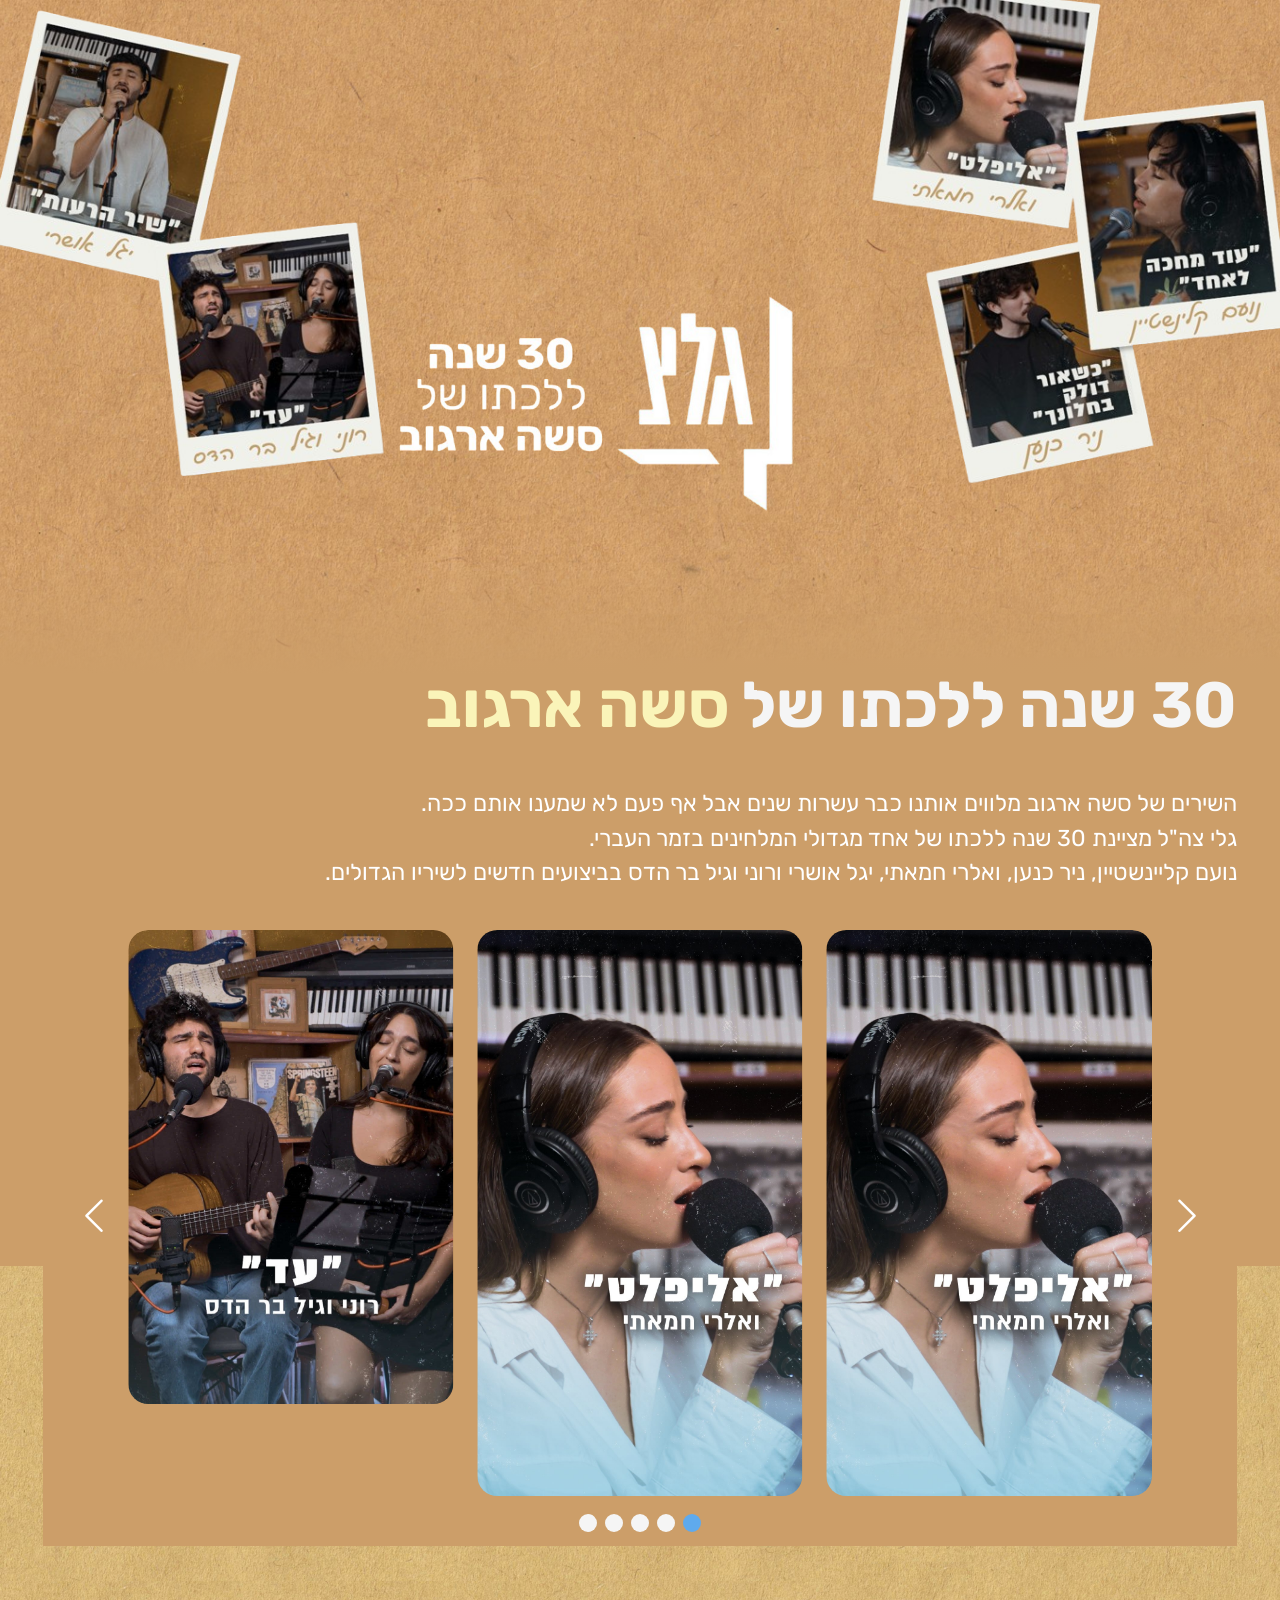
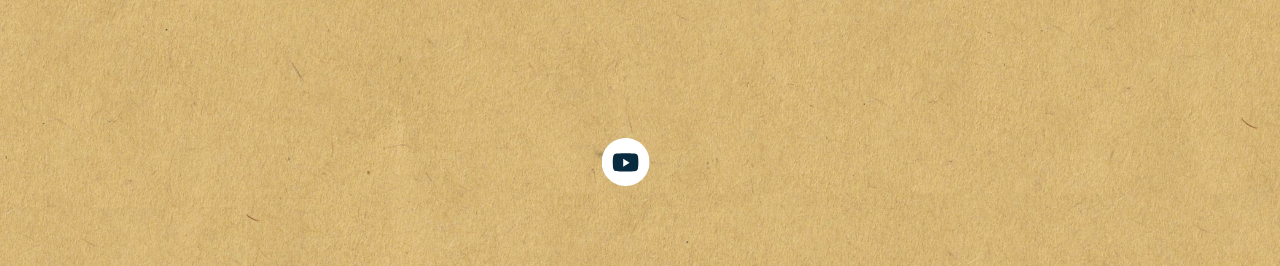
==== bb.html @ 30904d1b "1" ====
<!doctype html>
<html lang="he" dir="rtl">
<head>
<meta charset="utf-8" />
<meta name="viewport" content="width=device-width,initial-scale=1" />
<link rel="preconnect" href="https://fonts.googleapis.com">
<link rel="preconnect" href="https://fonts.gstatic.com" crossorigin>
<link href="https://fonts.googleapis.com/css2?family=Assistant:wght@200..800&family=Rubik:ital,wght@0,300..900;1,300..900&family=Varela+Round&display=swap" rel="stylesheet">
<title>Seven October Songs</title>
<link rel="stylesheet" href="https://cdn.jsdelivr.net/npm/swiper@8/swiper-bundle.min.css" />
<link rel="stylesheet" href="styles2.css" />
<link rel="stylesheet" href="https://cdn.jsdelivr.net/npm/bootstrap-icons@1.11.3/font/bootstrap-icons.min.css">
<style>
body {
  margin: 0;
  padding: 0;
  overflow-x: hidden; /* מונע גלילה מיותרת */
}

    .banner {
    position: relative;
    background-image: url("bg-2.png");
    background-size: cover;
    background-repeat: no-repeat;
    overflow: hidden;
    min-height: 900px;
}

    .banner .big-logo {
        position: absolute;
        top: 212px;
        left: 50%;
        transform: translateX(-50%);
        padding-right: 80px;
    }

        .banner .big-logo img {
            height: 406px;
        }

    .banner .left-side {
        position: absolute;
        left: 0;
        width: 735px;
        height: 900px;
        background-image: url("רוני_וגיל_בר_הדס-removebg-preview.png");
        background-size: contain;
        background-repeat: no-repeat;
    }

    .banner .right-side {
        position: absolute;
        right: 0;
        width: 764px;
        height: 900px;
        background-image: url("trytyry1.png");
        background-size: contain;
        background-repeat: no-repeat;

    }

    .banner .gradient {
        position: absolute;
        bottom: 0;
        height: 250px;
        width: 100%;
        background: linear-gradient(180deg, rgba(9, 43, 63, 0) 0%, #cc9e69 100%);
    }

.full-width-container {
    position: relative;
    background-position: bottom center;
    background-repeat: no-repeat;
    background-size: contain;
    background-color: #cc9e69;
}

.content-container {
    max-width: 1280px;
    margin: 0 auto;
    padding-bottom: 180px;
}

.about-project {
    margin-bottom: 140px;
}

    .about-project .title {
        font-size: 64px;
        font-family: "Rubik", sans-serif;
        font-weight: bold;
        line-height: 60.67px;
        margin-bottom: 16px;
        color: whitesmoke;
    }

        .about-project .title .highlight {
            color: #FAF4B9;
        }

    .about-project .description {
        max-width: 950px;
        font-size: 23px;
        line-height: 1.5;
        font-family: "Rubik", sans-serif;
        color: white;
        white-space: pre-line;
    }

.producers {
    margin: 0 auto;
    max-width: 815px;
    text-align: center;
    font-size: 16px;
    font-weight: 400;
    line-height: 1.75;
}

    .producers .item {
        margin-left: 16px;
        display: inline-block;
    }

        .producers .item:last-child {
            margin-left: 0;
        }

        .producers .item .title {
            margin-left: 4px;
        }

            .producers .item .title:last-child {
                margin-left: 0;
            }

    .producers .value {
        font-weight: bold;
    }

@media (min-width: 1367px) and (max-width: 1700px) {
    .banner .left-side {
        width: 500px;
    }

    .banner .right-side {
        width: 550px;
    }
}

@media (min-width: 1025px) and (max-width: 1366px) {
    .banner {
        min-height: 675px;
    }

        .banner .big-logo {
            top: 244px;
        }

            .banner .big-logo img {
                height: 304px;
            }

        .banner .left-side {
            width: 443px;
            height: 675px;
        }

        .banner .right-side {
            width: 450px;
            height: 627px;
        }

        .banner .gradient {
            height: 120px;
        }

    .full-width-container {
        background-image: url("עיצוב ללא שם (4).png");
    }

    .content-container {
        max-width: 100%;
        margin: 0 auto;
        padding: 0 43px 180px 43px;
    }
}

@media (min-width: 768px) and (max-width: 1024px) {
    .banner {
        min-height: 443px;
    }

        .banner .big-logo {
            top: 100%;
        }

            .banner .big-logo img {
                height: 140px;
            }

        .banner .left-side {
            width: 304px;
            height: 443px;
            background-image: url("https://i.imgur.com/s2mxU86.png");
        }

        .banner .right-side {
            top: 95px;
            width: 180px;
            height: 350px;
            background-image: url("https://i.imgur.com/uZvaoI2.jpeg");
        }

        .banner .gradient {
            height: 0;
        }

    .full-width-container {
        background-image: url("");
    }

    .content-container {
        max-width: 100%;
        padding-bottom: 290px;
    }

    .about-project {
        margin-bottom: 80px;
        padding: 0 30px;
    }

        .about-project .title {
            font-size: 40px;
            line-height: 40px;
            margin-bottom: 8px;
        }

            .about-project .title .highlight {
                color: #FAF4B9;
            }

        .about-project .description {
            max-width: 100%;
            font-size: 20px;
            line-height: 30px;
        }

    .producers {
        max-width: 100%;
        text-align: right;
        padding: 0 30px;
    }
}

@media screen and (max-width: 850px) {
    .banner {
        background-image: url("bg-2.png");
        background-size: cover;
        min-height: 725px;
    }

        .banner .big-logo {
            top: 310px;
        }

            .banner .big-logo img {
                height: 100%; width: 100%; object-fit: contain;
            }

        .banner .left-side {
            height: 100%;
            background-image: url("טאב_שמאל_טלפון-removebg-preview.png");
            padding-top: 50px;
        }

        .banner .right-side {
            top: 254px;

            background-image: url("טאב_ימין_טלפון-removebg-preview.png");
        }

        .banner .gradient {
            height: 180px;
        }

    .full-width-container {
        background-image: url("");
    }

    .content-container {
        max-width: 100%;
    }

    .about-project {
        margin-bottom: 80px;
        padding: 0 30px;
    }

        .about-project .title {
            font-size: 35px;
            font-weight: bold;
            line-height: 40px;
            margin-bottom: 8px;
        }

        .about-project .description {
            max-width: 100%;
        }

    .producers {
        max-width: 100%;
        text-align: right;
        padding: 0 30px;
    }
}

.page {
    position: relative;
    min-height: 100vh;
}


.slider-wrapper {
  max-width: 1200px;
  margin: 0 auto;
}


.swiper-button-next {
  right: 0px;
  color: white;
  font-size: 40px;
}

.swiper-button-prev {
  left: 0px;
  color: white;
  font-size: 40px;
}

.floating-icons {
  bottom: 30px;
  left: 50%;
    transform: translateX(-50%);

  display: flex;
  gap: 20px;
  position: absolute;
}

.icon-circle {
  width: 60px;
  height: 60px;
  background: white;
  border-radius: 50%;
  
  display: flex;
  align-items: center;
  justify-content: center;

  font-size: 24px;
  color: black;

  box-shadow: 0 4px 12px rgba(0,0,0,0.2);
  cursor: pointer;
}

.icon-circle:hover {
  transform: scale(1.1);
}

.icon-circle:active {
  transform: scale(0.95);
}

@media screen and (max-width: 1024px) {
  .banner {
    min-height: 620px;
  }

  .banner .big-logo {
    width: min(320px, 55vw);
    top: 40%;
  }

  .banner .left-side {
    width: 55vw;
  }

  .banner .right-side {
    width: 50vw;
    margin-top: 57px;
  }

  .banner .gradient {
    height: 120px;
  }
}



</style>
</head>

<body>

<!-- באנר -->
<div class="banner">
    <div class="left-side"></div>

    <div class="big-logo">
        <img src="עיצוב_ללא_שם__8_-removebg-preview.png" alt="img-logo"  draggable="false">
    </div>

    <div class="right-side"></div>
    <div class="gradient"></div>
</div>

<!-- תוכן -->
<div class="full-width-container">
<div class="content-container">

    <!-- על הפרויקט -->
    <div class="about-project">
        <h1 class="title" style="margin-top: 0px;">
           30 שנה ללכתו של<span class="highlight"> סשה ארגוב</span> 
        </h1>

        <div class="description">
           השירים של סשה ארגוב מלווים אותנו כבר עשרות שנים אבל אף פעם לא שמענו אותם ככה. 
גלי צה"ל מציינת 30 שנה ללכתו של אחד מגדולי המלחינים בזמר העברי.
 נועם קליינשטיין, ניר כנען, ואלרי חמאתי, יגל אושרי ורוני וגיל בר הדס בביצועים חדשים לשיריו הגדולים.
        </div>

        <section class="songs-slider" style="background-color: #cc9e69;">
        <div class="card__container swiper">
          <div class="card__content">
            <div class="swiper-wrapper">
              <article class="card__article swiper-slide">
                <div class="card__image">
                  <img src="אליפלט.jpg" alt="image" class="card__img">
                </div>
              </article>

              <article class="card__article swiper-slide">
                <div class="card__image">
                  <img src="עד - Copy1.jpg" alt="image" class="card__img">
                </div>
              </article>

              <article class="card__article swiper-slide">
                <div class="card__image">
                  <img src="כשאור דולק בחלונך.jpg" alt="image" class="card__img">
                </div>
              </article>

              <article class="card__article swiper-slide">
                <div class="card__image">
                  <img src="אליפלט.jpg" alt="image" class="card__img">
                </div>
              </article>

              <article class="card__article swiper-slide">
                <div class="card__image">
                  <img src="אליפלט.jpg" alt="image" class="card__img">
                </div>
              </article>
            </div>
          </div>

          <div class="swiper-button-next">
            <i class="bi bi-chevron-right"></i>
          </div>

          <div class="swiper-button-prev">
            <i class="bi bi-chevron-left"></i>
          </div>

          <div class="swiper-pagination"></div>
        </div>
      </section>

      <a href="https://www.youtube.com/watch?v=f-frZ5XF-IU&list=PLx4jClAH_07x9CG4a37tyAuV74QBVMS9K" target="_blank">
        <img src="youtube.svg" alt="youtube" class="floating-icons" style="bottom: 80px; left: 50%; transform: translateX(-80%);"> 
      </a>

    </div>

    

    </div>
  </div>

  

<script src="https://cdn.jsdelivr.net/npm/swiper@8/swiper-bundle.min.js"></script>
  <script>
  let swiperCards = new Swiper(".card__content", {
  loop: true,
  loopAdditionalSlides: 5,
  spaceBetween: 24,
  grabCursor: true,
  slidesPerView: 1.15,
  centeredSlides: true,
  autoplay: {
    delay: 3000,
    disableOnInteraction: false,
    pauseOnMouseEnter: true,
  },

  pagination: {
    el: ".swiper-pagination",
    clickable: true,
    dynamicBullets: false,
  },

  navigation: {
    nextEl: ".swiper-button-next",
    prevEl: ".swiper-button-prev",
  },

  breakpoints: {
    600: {
      slidesPerView: 2,
    },
    768: {
      slidesPerView: 1,
    },
    968: {
      slidesPerView: 3,
    },
  },
});
</script>

</div>
</div>


</body>
</html>
---- styles2.css ----
/*=============== GOOGLE FONTS ===============*/
@import url("https://fonts.googleapis.com/css2?family=Bai+Jamjuree:wght@400;500;600&display=swap");

/*=============== VARIABLES CSS ===============*/

a {
  text-decoration: none;
}

img {
  display: block;
  max-width: 100%;
  height: auto;
}

/*=============== CARD ===============*/
.container {
  display: flex;
  justify-content: center;
}

.card__container {
  padding-block: 2.5rem;
  /* overflow: hidden; */
  margin-bottom: 50px;
  padding-bottom: 50px;
}

.card__content {
  margin-inline: 1.75rem;
  border-radius: 1.25rem;
  overflow: hidden;
}

.card__article {
  border-radius: 20px;
  overflow: hidden; /* 🔥 חשוב */
      width: 80%; /* במקום 80% */

}

.card__image {
  position: relative;
  background-color: var(--first-color-light);
  margin-bottom: -.75rem;
overflow: hidden; 
}

.card__image:hover .card__img {
transform: scale(1.1);
}

.card__img {
  height: max-content;
    border-radius: 0px; /* או 0 אם אתה רוצה ללא מסגרת */
  margin: 0 auto;
  position: relative;
  z-index: 5;
  transition: transform 0.4s ease;

}

.card__shadow {
  width: 200px;
  height: 200px;
  background-color: var(--first-color-alt);
  border-radius: 10px;
  position: absolute;
  top: 3.75rem;
  left: 0;
  right: 0;
  margin-inline: auto;
  filter: blur(45px);
}

.card__name {
  font-size: var(--h2-font-size);
  color: var(--second-color);
  margin-bottom: .75rem;
}

.card__description {
  font-weight: 500;
  margin-bottom: 1.75rem;
}

.card__button {
  display: inline-block;
  background-color: var(--first-color);
  padding: .75rem 1.5rem;
  border-radius: .25rem;
  color: var(--dark-color);
  font-weight: 600;
}

/* Swiper class */
.swiper-button-prev:after,
.swiper-button-next:after {
  content: "";
}



/* חיצים לא יעברו padding מוגזם */
.swiper-button-prev, .swiper-button-next {
    padding: 0;
}

.swiper-pagination-bullet {
  background-color: whitesmoke;
  opacity: 1;
  width: 18px;
  height: 18px;
  transition: 0.3s;
}

.swiper-pagination-bullet-active {
  background-color: #5FAAED;
    transform: scale(1.4);

}

.swiper-pagination-bullet,
.swiper-pagination-bullet-active {
  transform: none !important;
  transition: none !important;
}


/*=============== BREAKPOINTS ===============*/
/* For small devices */
@media screen and (max-width: 320px) {
  .card__data {
    padding: 1rem;
  }
}

/* For medium devices */
@media screen and (min-width: 768px) {
  .card__content {
    margin-inline: 3rem;
  }

}

/* For large devices */
@media screen and (min-width: 1120px) {
  .card__container {
    max-width: 1120px;
  }

  .swiper-button-prev {
    left: -1rem;
  }
  .swiper-button-next {
    right: -1rem;
  }
}

.song-container {
  display: flex;
  gap: 30px;
}

/* 📱 מובייל */
@media screen and (max-width: 768px) {
  .song-container {
    flex-direction: column; /* הכל אחד מתחת לשני */
  }

  .song-info {
    order: -1; /* 🔥 מעביר למעלה */
    padding-left: 0 !important;
  }

  .song-img {
    display: none; /* כבר עשית, טוב */
  }

  .song-lyrics {
    order: 2;
  }
}

@media screen and (max-width: 768px) {
  .card__content {
    margin-inline: 0; /* מבטל רווחים מהצדדים */
  }

  .card__img {
    width: 100%;
    height: auto;
  }

  .swiper {
    width: 100%;
  }

  .card__article {
    width: 80%; /* 🔥 גורם לכרטיס להיות גדול */
  }
}


@media screen and (max-width: 768px) {
  .swiper-pagination {
    display: none;
  }
}

@media screen and (max-width: 768px) {
  .card__content {
    overflow: visible; /* 🔥 מאפשר לראות את ההצצה */
  }

  .swiper-slide {
    transition: transform 0.3s;
  }

  .swiper-slide-active {
    transform: scale(1.05); /* 🔥 כרטיס מרכזי טיפה גדול */
  }
}

@media screen and (max-width: 768px) {

  .swiper {
    direction: rtl; /* 🔥 זה הקסם */
  }

  .card__content {
    margin-inline: 0;
    overflow: visible; /* כדי לראות הצצה */
  }

  .swiper-slide {
    width: auto;
  }

  .card__container {
    padding-block: 2.5rem;
    overflow: hidden;
    margin-bottom: 50px;
    padding-bottom: 50px;
}
}
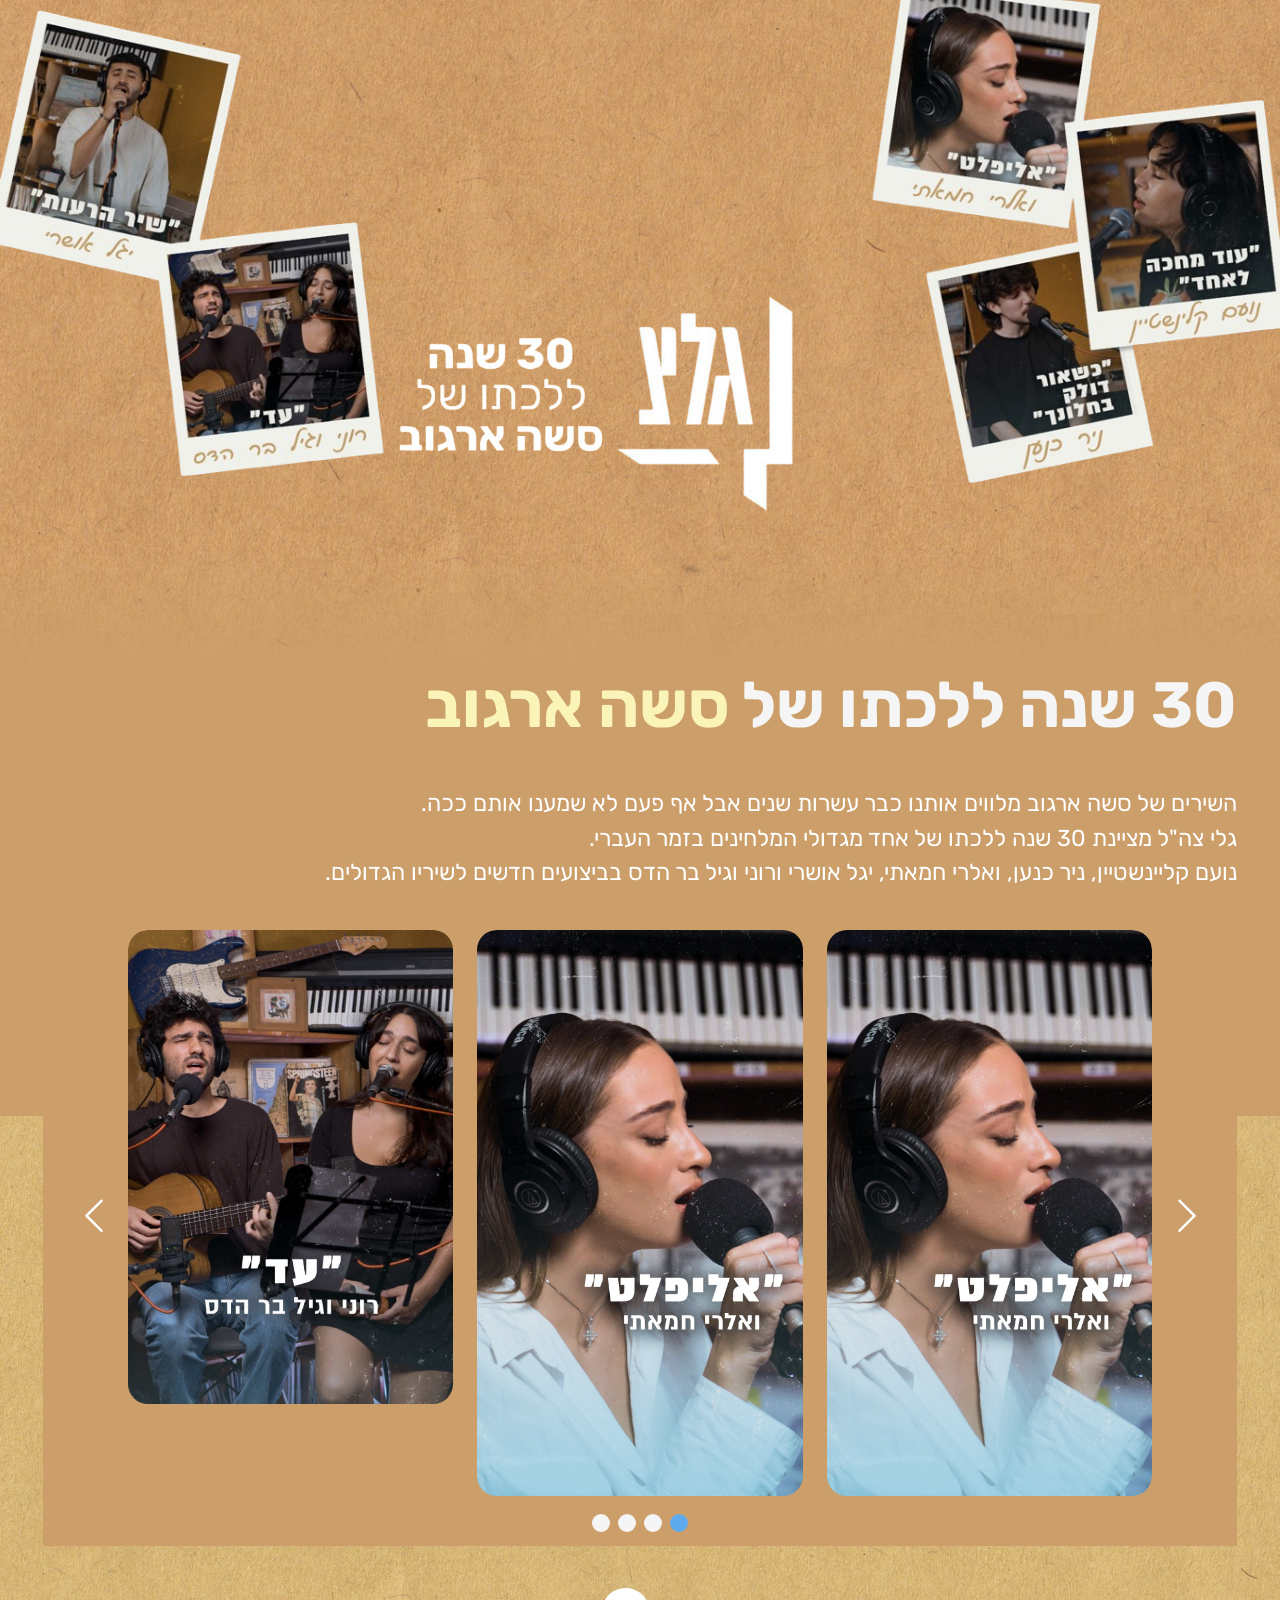
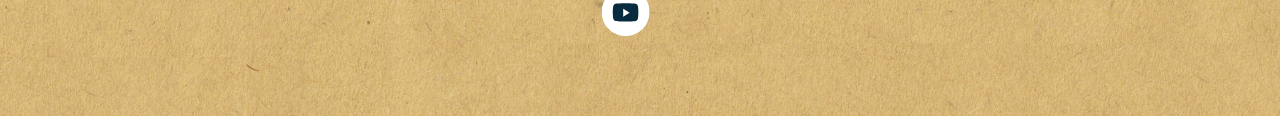
==== commit d77af5eb: "22" ====
--- a/bb.html
+++ b/bb.html
@@ -137,6 +137,11 @@
         font-weight: bold;
     }
 
+    .songs-slider {
+  margin-bottom: 0;
+  padding-bottom: 0;
+}
+
 @media (min-width: 1367px) and (max-width: 1700px) {
     .banner .left-side {
         width: 500px;
@@ -181,7 +186,7 @@
     .content-container {
         max-width: 100%;
         margin: 0 auto;
-        padding: 0 43px 180px 43px;
+        padding: 0 43px 30px 43px;
     }
 }
 
@@ -312,6 +317,16 @@
         text-align: right;
         padding: 0 30px;
     }
+
+    
+  .banner .left-side {
+    width: 80vw;
+  }
+
+  .banner .right-side {
+    width: 70vw;
+    margin-top: 10px;
+  }
 }
 
 .page {
@@ -454,9 +469,9 @@
                 </div>
               </article>
 
-              <article class="card__article swiper-slide">
+              <article class="card__article">
                 <div class="card__image">
-                  <img src="אליפלט.jpg" alt="image" class="card__img">
+                  <img src="אליפלט 1.jpg" alt="image" class="card__img">
                 </div>
               </article>
 
--- a/styles2.css
+++ b/styles2.css
@@ -141,6 +141,8 @@
     margin-inline: 3rem;
   }
 
+
+
 }
 
 /* For large devices */
@@ -180,6 +182,11 @@
   .song-lyrics {
     order: 2;
   }
+
+    .swiper-button-next,
+  .swiper-button-prev {
+    display: none !important;
+  }
 }
 
 @media screen and (max-width: 768px) {
@@ -217,8 +224,9 @@
     transition: transform 0.3s;
   }
 
-  .swiper-slide-active {
-    transform: scale(1.05); /* 🔥 כרטיס מרכזי טיפה גדול */
+    .swiper-button-next,
+  .swiper-button-prev {
+    display: none !important;
   }
 }
 
@@ -245,3 +253,27 @@
 }
 }
 
+@media screen and (max-width: 768px) {
+  .banner {
+    display: flex;
+    justify-content: space-between;
+    align-items: center;
+    position: relative;
+    min-height: 500px;
+  }
+
+  .banner .big-logo {
+    position: absolute;
+    top: 50%;
+    left: 50%;
+    transform: translate(-50%, -50%);
+    width: 60%;
+    padding: 0;
+    z-index: 10;
+  }
+
+  .banner .big-logo img {
+    width: 100%;
+    height: auto;
+  }
+}
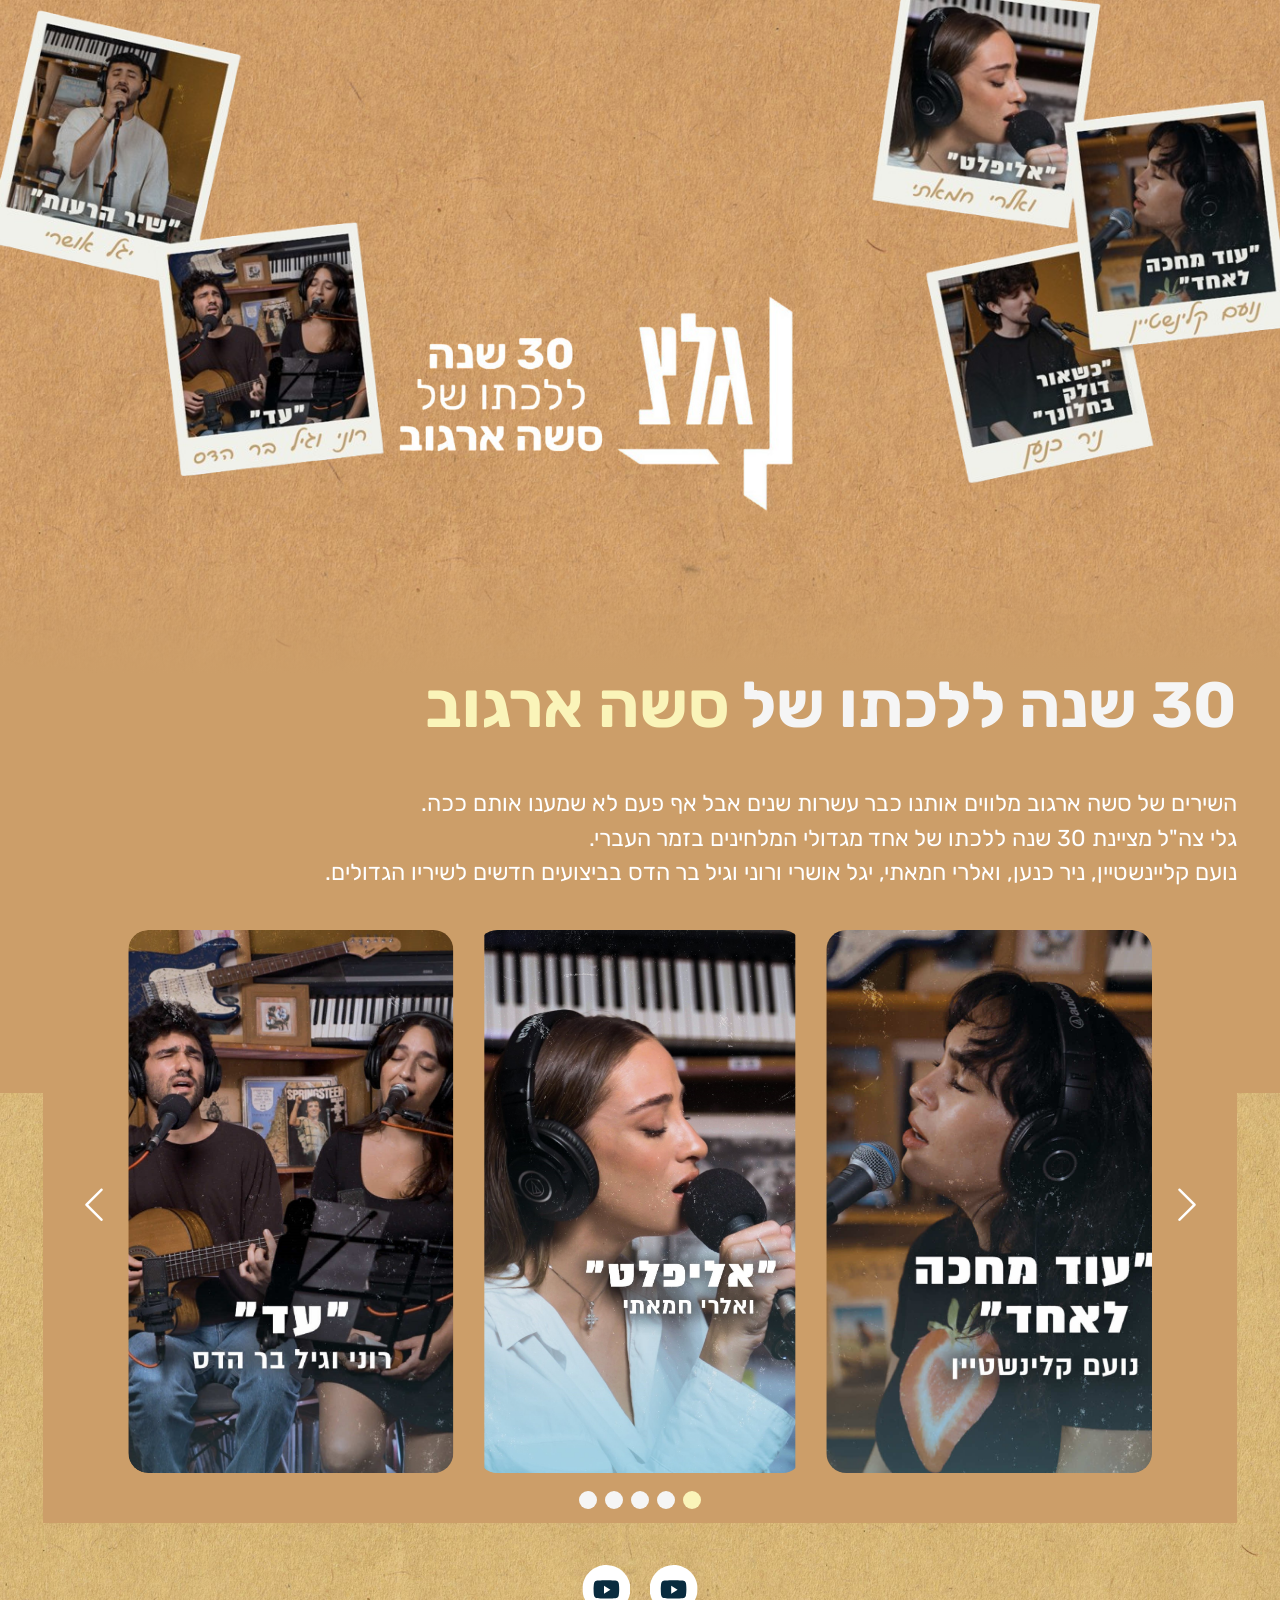
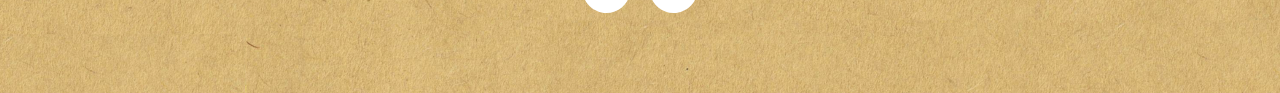
==== commit c124a78e: "55" ====
--- a/bb.html
+++ b/bb.html
@@ -78,7 +78,7 @@
 .content-container {
     max-width: 1280px;
     margin: 0 auto;
-    padding-bottom: 180px;
+    padding-bottom: 30px;
 }
 
 .about-project {
@@ -395,16 +395,17 @@
 
   .banner .big-logo {
     width: min(320px, 55vw);
+    height: 100%;
     top: 40%;
   }
 
   .banner .left-side {
-    width: 55vw;
+    width: 70vw;
   }
 
   .banner .right-side {
-    width: 50vw;
-    margin-top: 57px;
+    width: 70vw;
+    margin-top: 10px;
   }
 
   .banner .gradient {
@@ -451,9 +452,10 @@
         <div class="card__container swiper">
           <div class="card__content">
             <div class="swiper-wrapper">
-              <article class="card__article swiper-slide">
+
+                <article class="card__article swiper-slide">
                 <div class="card__image">
-                  <img src="אליפלט.jpg" alt="image" class="card__img">
+                  <img src="אליפלט 1.jpg" alt="image" class="card__img">
                 </div>
               </article>
 
@@ -469,15 +471,15 @@
                 </div>
               </article>
 
-              <article class="card__article">
+              <article class="card__article swiper-slide">
                 <div class="card__image">
-                  <img src="אליפלט 1.jpg" alt="image" class="card__img">
+                  <img src="שיר הרעות.jpg" alt="image" class="card__img">
                 </div>
               </article>
 
               <article class="card__article swiper-slide">
                 <div class="card__image">
-                  <img src="אליפלט.jpg" alt="image" class="card__img">
+                  <img src="עוד מחכה לאחד.jpg" alt="image" class="card__img">
                 </div>
               </article>
             </div>
@@ -496,7 +498,11 @@
       </section>
 
       <a href="https://www.youtube.com/watch?v=f-frZ5XF-IU&list=PLx4jClAH_07x9CG4a37tyAuV74QBVMS9K" target="_blank">
-        <img src="youtube.svg" alt="youtube" class="floating-icons" style="bottom: 80px; left: 50%; transform: translateX(-80%);"> 
+        <img src="youtube.svg" alt="youtube" class="floating-icons" style="bottom: 80px; left: 50%; transform: translateX(-120%);"> 
+      </a>
+
+      <a href="https://www.youtube.com/watch?v=f-frZ5XF-IU&list=PLx4jClAH_07x9CG4a37tyAuV74QBVMS9K" target="_blank">
+        <img src="youtube.svg" alt="youtube" class="floating-icons" style="bottom: 80px; left: 50%; transform: translateX(20%);"> 
       </a>
 
     </div>
--- a/styles2.css
+++ b/styles2.css
@@ -35,7 +35,7 @@
 .card__article {
   border-radius: 20px;
   overflow: hidden; /* 🔥 חשוב */
-      width: 80%; /* במקום 80% */
+  width: auto;
 
 }
 
@@ -57,6 +57,8 @@
   position: relative;
   z-index: 5;
   transition: transform 0.4s ease;
+  height: 555px;
+  object-fit: cover;
 
 }
 
@@ -115,7 +117,7 @@
 }
 
 .swiper-pagination-bullet-active {
-  background-color: #5FAAED;
+  background-color: #FAF4B9;
     transform: scale(1.4);
 
 }
@@ -195,9 +197,22 @@
   }
 
   .card__img {
-    width: 100%;
-    height: auto;
-  }
+    border-radius: 0px; /* או 0 אם אתה רוצה ללא מסגרת */
+  margin: 0 auto;
+  position: relative;
+  z-index: 5;
+  transition: transform 0.4s ease;
+  width: 100%;
+  height: 555px;
+  object-fit: cover;
+  }
+
+  .card__article {
+  border-radius: 20px;
+  overflow: hidden; /* 🔥 חשוב */
+  width: auto;
+
+}
 
   .swiper {
     width: 100%;
@@ -261,6 +276,7 @@
     position: relative;
     min-height: 500px;
   }
+
 
   .banner .big-logo {
     position: absolute;
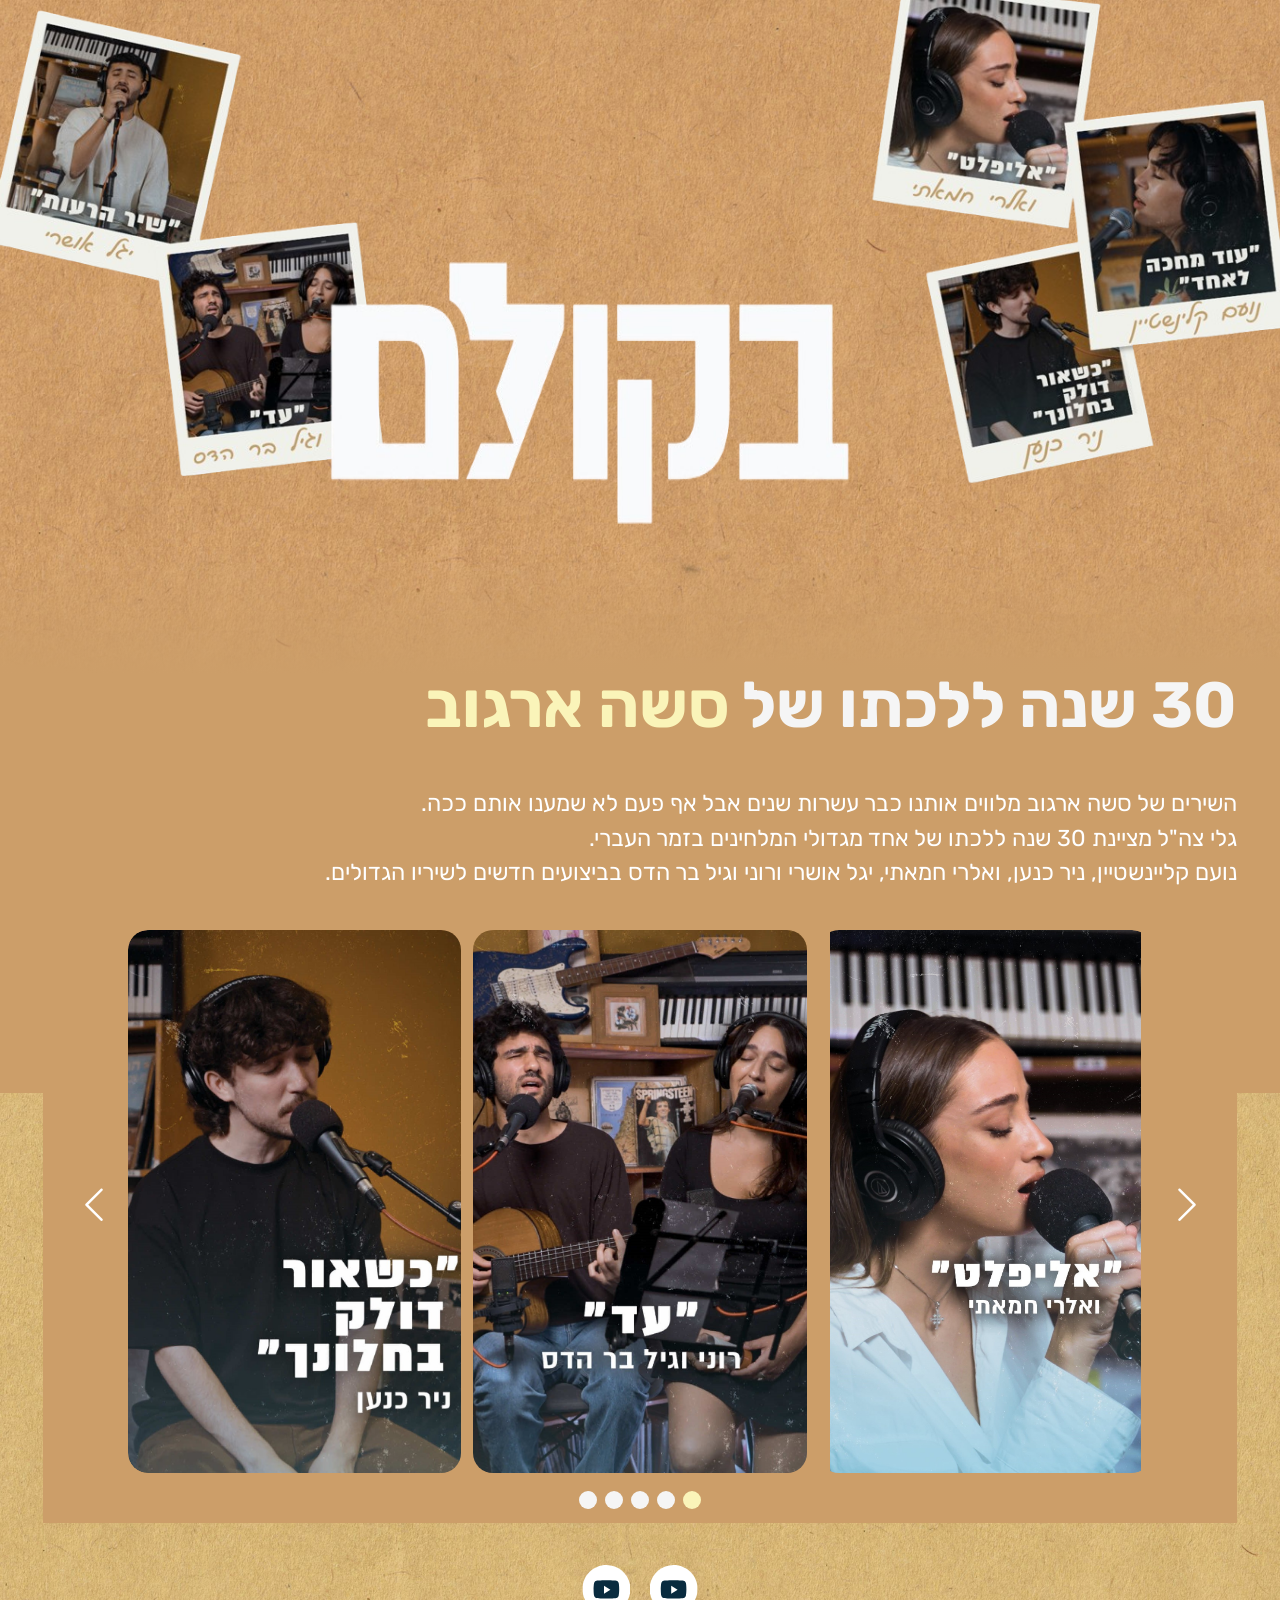
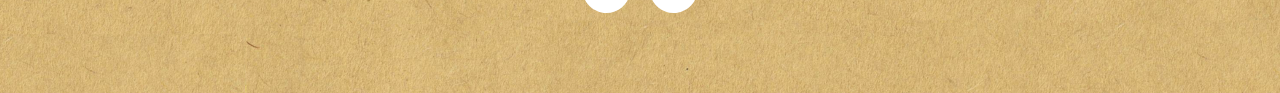
==== commit c57a5719: "44" ====
--- a/bb.html
+++ b/bb.html
@@ -6,7 +6,7 @@
 <link rel="preconnect" href="https://fonts.googleapis.com">
 <link rel="preconnect" href="https://fonts.gstatic.com" crossorigin>
 <link href="https://fonts.googleapis.com/css2?family=Assistant:wght@200..800&family=Rubik:ital,wght@0,300..900;1,300..900&family=Varela+Round&display=swap" rel="stylesheet">
-<title>Seven October Songs</title>
+<title>30 שנה לסשה ארגוב</title>
 <link rel="stylesheet" href="https://cdn.jsdelivr.net/npm/swiper@8/swiper-bundle.min.css" />
 <link rel="stylesheet" href="styles2.css" />
 <link rel="stylesheet" href="https://cdn.jsdelivr.net/npm/bootstrap-icons@1.11.3/font/bootstrap-icons.min.css">
@@ -425,7 +425,7 @@
     <div class="left-side"></div>
 
     <div class="big-logo">
-        <img src="עיצוב_ללא_שם__8_-removebg-preview.png" alt="img-logo"  draggable="false">
+        <img src="bekolamLogo.png" alt="img-logo"  draggable="false">
     </div>
 
     <div class="right-side"></div>
@@ -518,21 +518,20 @@
   <script>
   let swiperCards = new Swiper(".card__content", {
   loop: true,
-  loopAdditionalSlides: 5,
-  spaceBetween: 24,
+  spaceBetween: 12,
   grabCursor: true,
-  slidesPerView: 1.15,
-  centeredSlides: true,
+  centeredSlides: false,
+
+  slidesPerView: 1.1, // 🔥 תמונה אחת + הצצה
+
   autoplay: {
     delay: 3000,
     disableOnInteraction: false,
-    pauseOnMouseEnter: true,
   },
 
   pagination: {
     el: ".swiper-pagination",
     clickable: true,
-    dynamicBullets: false,
   },
 
   navigation: {
@@ -541,11 +540,9 @@
   },
 
   breakpoints: {
-    600: {
-      slidesPerView: 2,
-    },
     768: {
       slidesPerView: 1,
+      centeredSlides: true,
     },
     968: {
       slidesPerView: 3,
